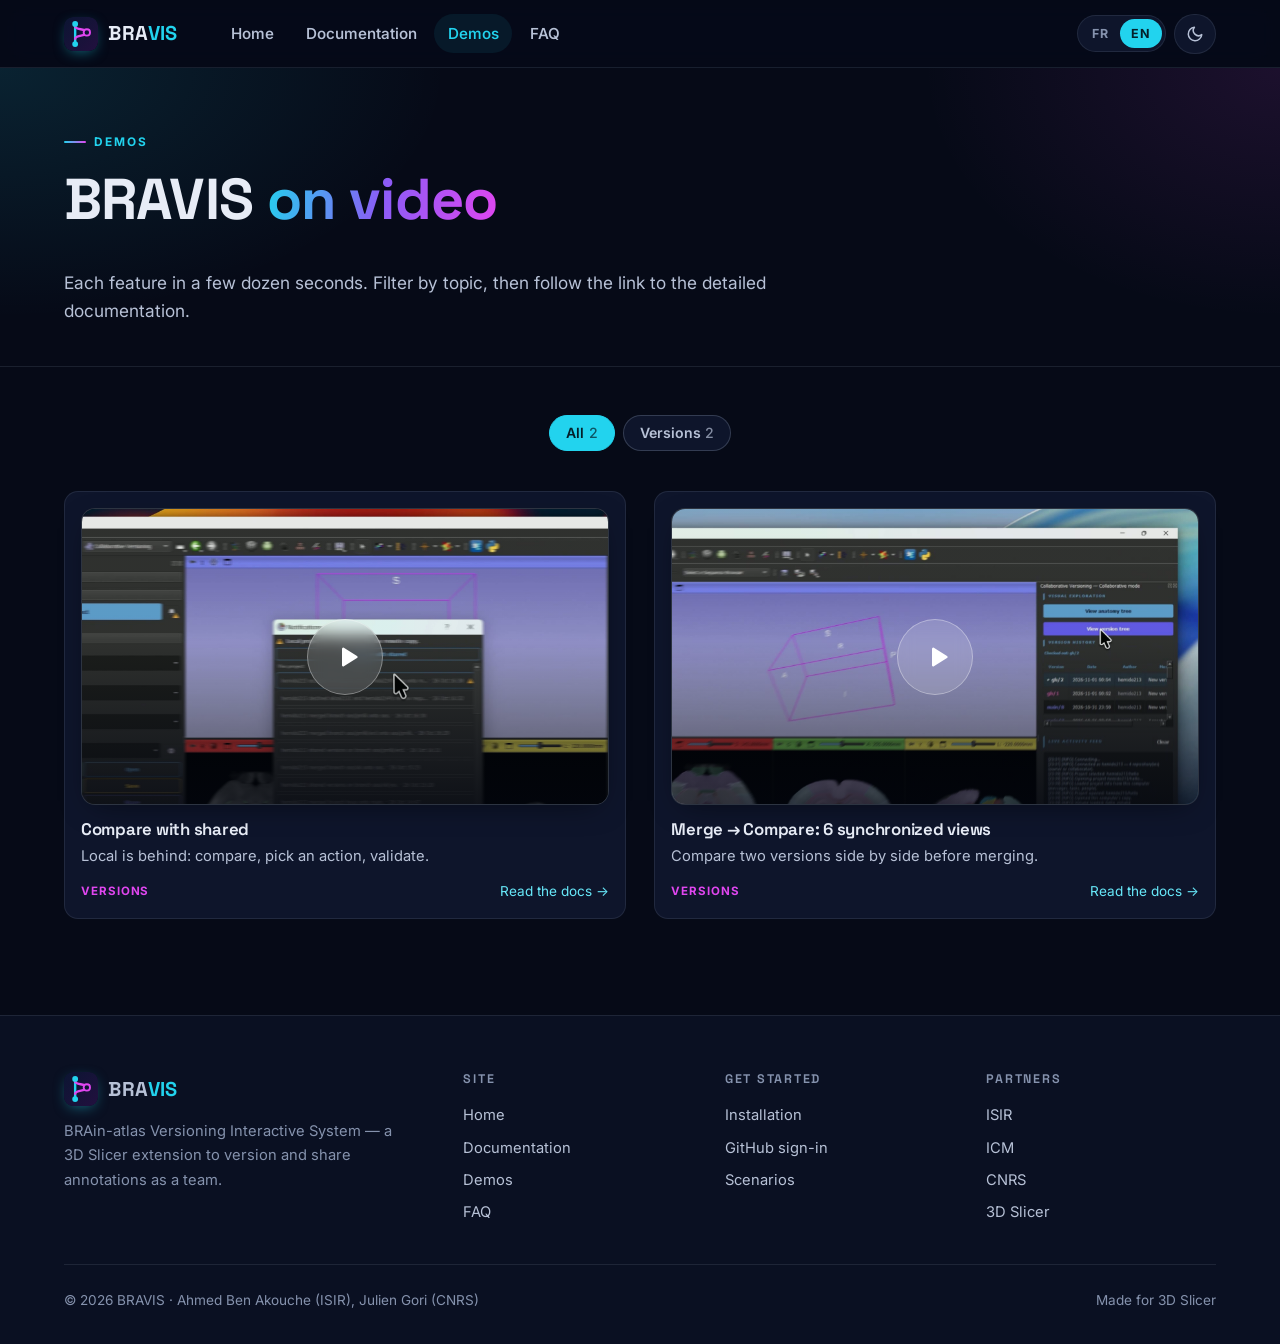
==== demos.html @ 0595b9a8 "﻿chore(site): initial BRAVIS web page for GitHub Pages - Static bilingual site with docs, demos, FAQ" ====
<!DOCTYPE html>
<html lang="en" data-theme="dark" data-theme-pref="dark" data-lang="en"
      data-title-fr="Démos vidéo — BRAVIS"
      data-title-en="Video demos — BRAVIS">
<head>
  <meta charset="utf-8">
  <meta name="viewport" content="width=device-width, initial-scale=1">
  <title>Démos vidéo — BRAVIS</title>
  <meta name="description" content="Toutes les vidéos de démonstration de BRAVIS, l’extension 3D Slicer de versionnement collaboratif."
        data-fr-content="Toutes les vidéos de démonstration de BRAVIS, l’extension 3D Slicer de versionnement collaboratif."
        data-en-content="All the demo videos of BRAVIS, the collaborative versioning extension for 3D Slicer.">
  <meta name="theme-color" content="#060a17">
  <meta property="og:type" content="website">
  <meta property="og:title" content="Démos vidéo — BRAVIS">
  <meta property="og:image" content="assets/img/bravis-banner.jpg">
  <link rel="icon" href="assets/img/favicon.svg" type="image/svg+xml">
  <link rel="preconnect" href="https://fonts.googleapis.com">
  <link rel="preconnect" href="https://fonts.gstatic.com" crossorigin>
  <link rel="stylesheet" href="https://fonts.googleapis.com/css2?family=Inter:wght@400..700&family=JetBrains+Mono:wght@500;700&family=Space+Grotesk:wght@500..700&display=swap">
  <link rel="stylesheet" href="assets/css/style.css">
  <script>
    (function () {
      var d = document.documentElement, t, l;
      try { t = localStorage.getItem("bravis-theme"); l = localStorage.getItem("bravis-lang"); } catch (e) {}
      if (t !== "light" && t !== "dark" && t !== "auto") t = "dark";
      if (l !== "fr" && l !== "en") l = "en";
      var dark = t === "dark" || (t === "auto" && window.matchMedia && matchMedia("(prefers-color-scheme: dark)").matches);
      d.setAttribute("data-theme", dark ? "dark" : "light");
      d.setAttribute("data-theme-pref", t);
      d.setAttribute("data-lang", l);
      d.lang = l;
      var title = d.getAttribute("data-title-" + l);
      if (title) document.title = title;
    })();
  </script>
  <script src="assets/js/config.js" defer></script>
  <script src="assets/js/videos.js" defer></script>
  <script src="assets/js/main.js" defer></script>
  <script src="assets/js/demos.js" defer></script>
</head>
<body>
  <a class="skip-link" href="#main"><span data-l="fr">Aller au contenu</span><span data-l="en">Skip to content</span></a>

  <header class="site-header">
    <div class="container">
      <a class="brand" href="index.html" aria-label="BRAVIS">
        <img src="assets/img/favicon.svg" alt="" width="34" height="34">
        <span class="brand-name">BRA<span class="brand-vis">VIS</span></span>
      </a>
      <nav class="main-nav" id="main-nav" data-fr-aria-label="Navigation principale" data-en-aria-label="Main navigation">
        <a href="index.html"><span data-l="fr">Accueil</span><span data-l="en">Home</span></a>
        <a href="documentation.html">Documentation</a>
        <a href="demos.html" aria-current="page"><span data-l="fr">Démos</span><span data-l="en">Demos</span></a>
        <a href="faq.html">FAQ</a>
      </nav>
      <div class="header-actions">
        <div class="lang-switch" role="group" aria-label="Langue / Language">
          <button type="button" data-set-lang="fr" aria-pressed="true">FR</button>
          <button type="button" data-set-lang="en" aria-pressed="false">EN</button>
        </div>
        <button type="button" class="icon-btn theme-toggle" data-theme-toggle aria-label="Thème">
          <svg class="ico ico-auto" viewBox="0 0 24 24" fill="none" stroke="currentColor" stroke-width="2" aria-hidden="true"><circle cx="12" cy="12" r="9"/><path d="M12 3a9 9 0 0 0 0 18z" fill="currentColor"/></svg>
          <svg class="ico ico-light" viewBox="0 0 24 24" fill="none" stroke="currentColor" stroke-width="2" stroke-linecap="round" aria-hidden="true"><circle cx="12" cy="12" r="4"/><path d="M12 2v2M12 20v2M4.9 4.9l1.4 1.4M17.7 17.7l1.4 1.4M2 12h2M20 12h2M4.9 19.1l1.4-1.4M17.7 6.3l1.4-1.4"/></svg>
          <svg class="ico ico-dark" viewBox="0 0 24 24" fill="none" stroke="currentColor" stroke-width="2" stroke-linejoin="round" aria-hidden="true"><path d="M21 12.8A9 9 0 1 1 11.2 3a7 7 0 0 0 9.8 9.8z"/></svg>
        </button>
        <a class="icon-btn source-link" data-source-link href="#" hidden>
          <svg viewBox="0 0 24 24" fill="currentColor" aria-hidden="true"><path d="M12 .5C5.65.5.5 5.65.5 12c0 5.08 3.29 9.39 7.86 10.91.58.1.79-.25.79-.56v-2c-3.2.7-3.87-1.37-3.87-1.37-.52-1.33-1.28-1.69-1.28-1.69-1.04-.71.08-.7.08-.7 1.15.08 1.76 1.18 1.76 1.18 1.03 1.76 2.69 1.25 3.35.96.1-.75.4-1.25.73-1.54-2.55-.29-5.24-1.28-5.24-5.68 0-1.25.45-2.28 1.18-3.08-.12-.29-.51-1.46.11-3.04 0 0 .97-.31 3.17 1.18a11 11 0 0 1 5.77 0c2.2-1.49 3.17-1.18 3.17-1.18.63 1.58.23 2.75.11 3.04.74.8 1.18 1.83 1.18 3.08 0 4.41-2.69 5.38-5.25 5.67.41.36.78 1.06.78 2.14v3.17c0 .31.21.67.8.56A11.5 11.5 0 0 0 23.5 12C23.5 5.65 18.35.5 12 .5z"/></svg>
          <span class="label">Code</span>
        </a>
        <button type="button" class="icon-btn nav-toggle" aria-controls="main-nav" aria-expanded="false" data-fr-aria-label="Ouvrir le menu" data-en-aria-label="Open menu" aria-label="Menu">
          <svg viewBox="0 0 24 24" fill="none" stroke="currentColor" stroke-width="2" stroke-linecap="round" aria-hidden="true"><path d="M4 7h16M4 12h16M4 17h16"/></svg>
        </button>
      </div>
    </div>
  </header>

  <main id="main">
    <section class="doc-hero">
      <div class="container">
        <span class="eyebrow"><span data-l="fr">Démos</span><span data-l="en">Demos</span></span>
        <h1><span data-l="fr">BRAVIS <span class="gradient-text">en vidéo</span></span><span data-l="en">BRAVIS <span class="gradient-text">on video</span></span></h1>
        <p>
          <span data-l="fr">Chaque fonctionnalité en quelques dizaines de secondes. Filtrez par thème, puis suivez le lien vers la documentation détaillée.</span>
          <span data-l="en">Each feature in a few dozen seconds. Filter by topic, then follow the link to the detailed documentation.</span>
        </p>
      </div>
    </section>

    <section class="section" style="padding-top: 3rem;">
      <div class="container">
        <div class="filter-bar" id="demo-filters" role="group" data-fr-aria-label="Filtrer par thème" data-en-aria-label="Filter by topic"></div>
        <div class="demo-grid" id="demo-grid"></div>
        <div class="demo-empty" id="demo-empty" hidden>
          <span data-l="fr">Les vidéos arrivent bientôt.</span><span data-l="en">Videos are coming soon.</span>
        </div>
      </div>
    </section>
  </main>

  <footer class="site-footer">
    <div class="container">
      <div class="footer-grid">
        <div class="footer-about">
          <a class="brand" href="index.html"><img src="assets/img/favicon.svg" alt="" width="34" height="34"><span>BRA<span class="brand-vis">VIS</span></span></a>
          <p><span data-l="fr">BRAin-atlas Versioning Interactive System — extension 3D Slicer pour versionner et partager des annotations en équipe.</span><span data-l="en">BRAin-atlas Versioning Interactive System — a 3D Slicer extension to version and share annotations as a team.</span></p>
        </div>
        <div>
          <h4><span data-l="fr">Site</span><span data-l="en">Site</span></h4>
          <ul>
            <li><a href="index.html"><span data-l="fr">Accueil</span><span data-l="en">Home</span></a></li>
            <li><a href="documentation.html">Documentation</a></li>
            <li><a href="demos.html"><span data-l="fr">Démos</span><span data-l="en">Demos</span></a></li>
            <li><a href="faq.html">FAQ</a></li>
          </ul>
        </div>
        <div>
          <h4><span data-l="fr">Démarrer</span><span data-l="en">Get started</span></h4>
          <ul>
            <li><a href="documentation.html#installation">Installation</a></li>
            <li><a href="documentation.html#connexion"><span data-l="fr">Connexion GitHub</span><span data-l="en">GitHub sign-in</span></a></li>
            <li><a href="documentation.html#scenarios"><span data-l="fr">Scénarios</span><span data-l="en">Scenarios</span></a></li>
            <li><a data-source-link href="#" hidden><span data-l="fr">Code source</span><span data-l="en">Source code</span></a></li>
          </ul>
        </div>
        <div>
          <h4><span data-l="fr">Partenaires</span><span data-l="en">Partners</span></h4>
          <ul>
            <li><a href="https://www.isir.upmc.fr/" target="_blank" rel="noopener">ISIR</a></li>
            <li><a href="https://institutducerveau-icm.org/" target="_blank" rel="noopener">ICM</a></li>
            <li><a href="https://www.cnrs.fr/" target="_blank" rel="noopener">CNRS</a></li>
            <li><a href="https://www.slicer.org/" target="_blank" rel="noopener">3D Slicer</a></li>
          </ul>
        </div>
      </div>
      <div class="footer-bottom">
        <span>© <span data-year>2026</span> BRAVIS · Ahmed Ben Akouche (ISIR), Julien Gori (CNRS)</span>
        <span><span data-l="fr">Fait pour 3D Slicer</span><span data-l="en">Made for 3D Slicer</span></span>
      </div>
    </div>
  </footer>
</body>
</html>
---- assets/css/style.css ----
/* =========================================================================
   BRAVIS — site styles
   Themes: [data-theme="dark"] / [data-theme="light"] on <html>
   Languages: [data-lang="fr"|"en"] on <html>, content tagged with data-l
   ========================================================================= */

/* ---------- Theme tokens ---------- */
:root {
  --font-sans: "Inter", "Segoe UI", system-ui, -apple-system, Roboto, "Helvetica Neue", Arial, sans-serif;
  --font-display: "Space Grotesk", "Inter", "Segoe UI", system-ui, sans-serif;
  --font-mono: "JetBrains Mono", "Cascadia Code", Consolas, "SFMono-Regular", Menlo, monospace;

  --cyan: #22d3ee;
  --magenta: #e046f0;
  --violet: #8b5cf6;
  --indigo: #6366f1;
  --mint: #34d399;
  --amber: #f59e0b;
  --red: #f43f5e;

  --radius-sm: 8px;
  --radius: 14px;
  --radius-lg: 22px;
  --header-h: 68px;
  --maxw: 1200px;
  --ease: cubic-bezier(.2, .7, .2, 1);
}

:root[data-theme="dark"] {
  color-scheme: dark;
  --bg: #060a17;
  --bg-soft: #0a1022;
  --surface: #0e152b;
  --surface-2: #131c37;
  --surface-3: #1a2547;
  --border: rgba(148, 163, 184, .14);
  --border-strong: rgba(148, 163, 184, .28);
  --text: #e7ecf6;
  --text-soft: #b7c1d6;
  --muted: #8592ad;
  --accent: #22d3ee;
  --accent-ink: #04202a;
  --accent-2: #e046f0;
  --link: #67e8f9;
  --code-bg: rgba(34, 211, 238, .08);
  --code-text: #a5f3fc;
  --shadow: 0 18px 50px -18px rgba(0, 0, 0, .75);
  --shadow-soft: 0 8px 30px -12px rgba(0, 0, 0, .6);
  --glow: 0 0 0 1px rgba(34, 211, 238, .25), 0 20px 60px -20px rgba(34, 211, 238, .35);
  --grid-line: rgba(99, 102, 241, .08);
  --header-bg: rgba(6, 10, 23, .72);
  --placeholder-bg: repeating-linear-gradient(135deg, rgba(34, 211, 238, .05) 0 12px, transparent 12px 24px);
}

:root[data-theme="light"] {
  color-scheme: light;
  --bg: #f5f7fc;
  --bg-soft: #eef2fa;
  --surface: #ffffff;
  --surface-2: #f3f6fc;
  --surface-3: #e8eef9;
  --border: rgba(15, 23, 42, .09);
  --border-strong: rgba(15, 23, 42, .18);
  --text: #0d1529;
  --text-soft: #34405a;
  --muted: #5d6a85;
  --accent: #0891b2;
  --accent-ink: #ffffff;
  --accent-2: #b0179f;
  --link: #0e7490;
  --code-bg: rgba(8, 145, 178, .08);
  --code-text: #0e6a83;
  --shadow: 0 18px 50px -22px rgba(15, 23, 42, .28);
  --shadow-soft: 0 8px 26px -14px rgba(15, 23, 42, .22);
  --glow: 0 0 0 1px rgba(8, 145, 178, .2), 0 20px 50px -24px rgba(8, 145, 178, .35);
  --grid-line: rgba(99, 102, 241, .07);
  --header-bg: rgba(245, 247, 252, .78);
  --placeholder-bg: repeating-linear-gradient(135deg, rgba(8, 145, 178, .05) 0 12px, transparent 12px 24px);
}

/* ---------- Language switching ---------- */
:root[data-lang="fr"] [data-l="en"],
:root[data-lang="en"] [data-l="fr"] { display: none !important; }

/* ---------- Base ---------- */
*, *::before, *::after { box-sizing: border-box; }
[hidden] { display: none !important; }

html {
  scroll-behavior: smooth;
  scroll-padding-top: calc(var(--header-h) + 20px);
  -webkit-text-size-adjust: 100%;
}

body {
  margin: 0;
  font-family: var(--font-sans);
  font-size: 16px;
  line-height: 1.65;
  color: var(--text);
  background: var(--bg);
  -webkit-font-smoothing: antialiased;
  transition: background-color .35s var(--ease), color .35s var(--ease);
  overflow-x: hidden;
}

img, video, svg { max-width: 100%; display: block; }
a { color: var(--link); text-decoration: none; }
a:hover { text-decoration: underline; text-underline-offset: 3px; }
p { margin: 0 0 1em; }
h1, h2, h3, h4 { font-family: var(--font-display); line-height: 1.2; margin: 0 0 .6em; letter-spacing: -.015em; }
h1 { font-size: clamp(2.2rem, 5vw, 3.6rem); font-weight: 700; }
h2 { font-size: clamp(1.6rem, 3vw, 2.2rem); font-weight: 700; }
h3 { font-size: 1.2rem; font-weight: 650; }
h4 { font-size: 1rem; font-weight: 650; }
strong { font-weight: 650; color: var(--text); }
hr { border: 0; border-top: 1px solid var(--border); margin: 2.5rem 0; }

code, kbd {
  font-family: var(--font-mono);
  font-size: .86em;
  padding: .15em .45em;
  border-radius: 6px;
  background: var(--code-bg);
  color: var(--code-text);
  white-space: nowrap;
}
kbd { border: 1px solid var(--border-strong); background: var(--surface-2); color: var(--text); box-shadow: 0 2px 0 var(--border-strong); }
pre {
  font-family: var(--font-mono);
  font-size: .86rem;
  line-height: 1.6;
  background: var(--surface-2);
  border: 1px solid var(--border);
  border-radius: var(--radius);
  padding: 1rem 1.2rem;
  overflow-x: auto;
  margin: 0 0 1.2em;
}
pre code { background: none; padding: 0; color: var(--text-soft); white-space: pre; font-size: inherit; }

::selection { background: rgba(34, 211, 238, .3); }

:focus-visible { outline: 2px solid var(--accent); outline-offset: 3px; border-radius: 6px; }

.skip-link {
  position: absolute; left: 1rem; top: -60px; z-index: 200;
  background: var(--accent); color: var(--accent-ink);
  padding: .6rem 1rem; border-radius: var(--radius-sm); font-weight: 600;
}
.skip-link:focus { top: 1rem; }

.container { width: 100%; max-width: var(--maxw); margin: 0 auto; padding: 0 1.5rem; }
.visually-hidden { position: absolute !important; width: 1px; height: 1px; overflow: hidden; clip: rect(0 0 0 0); white-space: nowrap; }

.gradient-text {
  background: linear-gradient(100deg, var(--cyan) 0%, var(--violet) 50%, var(--magenta) 100%);
  -webkit-background-clip: text; background-clip: text; color: transparent;
}
:root[data-theme="light"] .gradient-text {
  background-image: linear-gradient(100deg, #0891b2 0%, #6d28d9 55%, #b0179f 100%);
}

/* ---------- Header ---------- */
.site-header {
  position: sticky; top: 0; z-index: 100;
  height: var(--header-h);
  background: var(--header-bg);
  backdrop-filter: saturate(160%) blur(14px);
  -webkit-backdrop-filter: saturate(160%) blur(14px);
  border-bottom: 1px solid var(--border);
}
.site-header .container { height: 100%; display: flex; align-items: center; gap: 1.5rem; }

.brand { display: flex; align-items: center; gap: .65rem; color: var(--text); font-family: var(--font-display); font-weight: 700; font-size: 1.25rem; letter-spacing: .02em; }
.brand:hover { text-decoration: none; }
.brand img { width: 34px; height: 34px; border-radius: 9px; box-shadow: 0 4px 14px -4px rgba(34, 211, 238, .5); }
.brand .brand-vis { color: var(--accent); }

.main-nav { display: flex; align-items: center; gap: .25rem; margin-left: 1rem; }
.main-nav a {
  color: var(--text-soft); font-weight: 550; font-size: .95rem;
  padding: .45rem .85rem; border-radius: 999px;
  transition: color .2s, background-color .2s;
}
.main-nav a:hover { color: var(--text); background: var(--surface-2); text-decoration: none; }
.main-nav a[aria-current="page"] { color: var(--accent); background: var(--code-bg); }

.header-actions { margin-left: auto; display: flex; align-items: center; gap: .5rem; }

.icon-btn {
  display: inline-flex; align-items: center; justify-content: center; gap: .4rem;
  height: 40px; min-width: 40px; padding: 0 .7rem;
  border-radius: 999px; border: 1px solid var(--border);
  background: var(--surface); color: var(--text-soft);
  font: 600 .85rem var(--font-sans); cursor: pointer;
  transition: border-color .2s, color .2s, background-color .2s, transform .15s;
}
.icon-btn:hover { color: var(--text); border-color: var(--border-strong); text-decoration: none; }
.icon-btn:active { transform: scale(.96); }
.icon-btn svg { width: 18px; height: 18px; }

.lang-switch { display: inline-flex; padding: 3px; border-radius: 999px; border: 1px solid var(--border); background: var(--surface); }
.lang-switch button {
  border: 0; background: transparent; color: var(--muted);
  font: 700 .78rem var(--font-sans); letter-spacing: .06em;
  padding: .42rem .7rem; border-radius: 999px; cursor: pointer;
  transition: background-color .2s, color .2s;
}
.lang-switch button[aria-pressed="true"] { background: var(--accent); color: var(--accent-ink); }

.theme-toggle .ico { display: none; }
:root[data-theme-pref="auto"] .theme-toggle .ico-auto,
:root[data-theme-pref="light"] .theme-toggle .ico-light,
:root[data-theme-pref="dark"] .theme-toggle .ico-dark { display: block; }

.nav-toggle { display: none; }

.source-link.is-todo { border-style: dashed; color: var(--amber); }

@media (max-width: 920px) {
  .nav-toggle { display: inline-flex; }
  .main-nav {
    position: fixed; inset: var(--header-h) 0 auto 0; margin: 0;
    flex-direction: column; align-items: stretch; gap: .25rem;
    padding: 1rem 1.5rem 1.5rem;
    background: var(--bg); border-bottom: 1px solid var(--border);
    box-shadow: var(--shadow);
    transform: translateY(-120%); opacity: 0; pointer-events: none;
    transition: transform .3s var(--ease), opacity .3s;
  }
  .main-nav.is-open { transform: none; opacity: 1; pointer-events: auto; }
  .main-nav a { padding: .8rem 1rem; border-radius: var(--radius-sm); font-size: 1.05rem; }
  .header-actions .source-link .label { display: none; }
}
@media (max-width: 520px) {
  .site-header .container { gap: .6rem; padding: 0 1rem; }
  .brand span.brand-name { display: none; }
  .header-actions { gap: .35rem; }
}

/* ---------- Buttons ---------- */
.btn {
  display: inline-flex; align-items: center; justify-content: center; gap: .55rem;
  padding: .85rem 1.4rem; border-radius: 999px;
  font: 650 .98rem var(--font-sans); cursor: pointer;
  border: 1px solid transparent;
  transition: transform .18s var(--ease), box-shadow .25s, background-color .2s, border-color .2s, color .2s;
}
.btn:hover { text-decoration: none; transform: translateY(-2px); }
.btn svg { width: 18px; height: 18px; }
.btn-primary {
  color: #fff;
  background: linear-gradient(100deg, #0ea5c6, #7c3aed 60%, #c026d3);
  box-shadow: 0 12px 30px -12px rgba(124, 58, 237, .7);
}
.btn-primary:hover { box-shadow: 0 16px 36px -12px rgba(124, 58, 237, .85); color: #fff; }
.btn-ghost { color: var(--text); background: var(--surface); border-color: var(--border-strong); }
.btn-ghost:hover { border-color: var(--accent); color: var(--accent); }

/* ---------- Sections ---------- */
.section { padding: 6rem 0; position: relative; }
.section-alt { background: var(--bg-soft); border-top: 1px solid var(--border); border-bottom: 1px solid var(--border); }
.section-head { max-width: 760px; margin: 0 auto 3.2rem; text-align: center; }
.section-head p { color: var(--text-soft); font-size: 1.08rem; }
.eyebrow {
  display: inline-flex; align-items: center; gap: .5rem;
  font: 700 .74rem var(--font-sans); letter-spacing: .16em; text-transform: uppercase;
  color: var(--accent); margin-bottom: 1rem;
}
.eyebrow::before { content: ""; width: 22px; height: 2px; border-radius: 2px; background: linear-gradient(90deg, var(--cyan), var(--magenta)); }

/* ---------- Hero ---------- */
.hero { position: relative; padding: 5.5rem 0 4rem; overflow: hidden; isolation: isolate; }
.hero::before {
  content: ""; position: absolute; inset: 0; z-index: -2;
  background:
    radial-gradient(60% 55% at 15% 10%, rgba(34, 211, 238, .18), transparent 70%),
    radial-gradient(50% 50% at 90% 15%, rgba(224, 70, 240, .16), transparent 70%),
    radial-gradient(60% 60% at 50% 110%, rgba(99, 102, 241, .18), transparent 70%);
}
.hero::after {
  content: ""; position: absolute; inset: 0; z-index: -1;
  background-image:
    linear-gradient(var(--grid-line) 1px, transparent 1px),
    linear-gradient(90deg, var(--grid-line) 1px, transparent 1px);
  background-size: 44px 44px;
  mask-image: radial-gradient(70% 70% at 50% 30%, #000 30%, transparent 80%);
  -webkit-mask-image: radial-gradient(70% 70% at 50% 30%, #000 30%, transparent 80%);
}
.hero-inner { text-align: center; max-width: 900px; margin: 0 auto; }
.hero h1 { margin-bottom: .5em; }
.hero .lead { font-size: clamp(1.05rem, 2vw, 1.25rem); color: var(--text-soft); max-width: 720px; margin: 0 auto 2rem; }
.hero-badges { display: flex; flex-wrap: wrap; justify-content: center; gap: .5rem; margin-bottom: 1.8rem; }
.badge {
  display: inline-flex; align-items: center; gap: .4rem;
  padding: .35rem .8rem; border-radius: 999px;
  font-size: .8rem; font-weight: 600; color: var(--text-soft);
  background: var(--surface); border: 1px solid var(--border);
}
.badge .dot { width: 7px; height: 7px; border-radius: 50%; background: var(--accent); box-shadow: 0 0 10px var(--accent); }
.hero-ctas { display: flex; flex-wrap: wrap; justify-content: center; gap: .8rem; }

.hero-banner {
  margin: 3.5rem auto 0; max-width: 1080px;
  border-radius: var(--radius-lg); padding: 6px;
  background: linear-gradient(120deg, rgba(34, 211, 238, .55), rgba(139, 92, 246, .35), rgba(224, 70, 240, .55));
  box-shadow: 0 40px 100px -40px rgba(124, 58, 237, .6);
  animation: float 8s ease-in-out infinite;
}
.hero-banner img { border-radius: calc(var(--radius-lg) - 6px); width: 100%; background: #050914; cursor: zoom-in; }
@keyframes float { 0%, 100% { transform: translateY(0); } 50% { transform: translateY(-8px); } }

.stats { display: grid; grid-template-columns: repeat(4, 1fr); gap: 1rem; max-width: 980px; margin: 3.5rem auto 0; }
.stat { text-align: center; padding: 1.2rem; border-radius: var(--radius); background: var(--surface); border: 1px solid var(--border); }
.stat b { display: block; font-family: var(--font-display); font-size: 1.8rem; line-height: 1.1; }
.stat span { font-size: .85rem; color: var(--muted); }
@media (max-width: 760px) { .stats { grid-template-columns: repeat(2, 1fr); } }

/* ---------- Cards ---------- */
.grid { display: grid; gap: 1.2rem; }
.grid-3 { grid-template-columns: repeat(3, 1fr); }
.grid-2 { grid-template-columns: repeat(2, 1fr); }
.grid-4 { grid-template-columns: repeat(4, 1fr); }
@media (max-width: 980px) { .grid-3, .grid-4 { grid-template-columns: repeat(2, 1fr); } }
@media (max-width: 640px) { .grid-3, .grid-2, .grid-4 { grid-template-columns: 1fr; } }

.card {
  position: relative; padding: 1.6rem; border-radius: var(--radius);
  background: var(--surface); border: 1px solid var(--border);
  transition: transform .25s var(--ease), border-color .25s, box-shadow .25s;
}
.card:hover { transform: translateY(-4px); border-color: var(--border-strong); box-shadow: var(--shadow-soft); }
.card h3 { margin-bottom: .45em; }
.card p { color: var(--text-soft); margin: 0; font-size: .97rem; }
.card .card-link { display: inline-flex; margin-top: 1rem; font-weight: 600; font-size: .92rem; }
.card-icon {
  width: 46px; height: 46px; border-radius: 12px; margin-bottom: 1.1rem;
  display: grid; place-items: center;
  background: linear-gradient(135deg, rgba(34, 211, 238, .18), rgba(224, 70, 240, .18));
  border: 1px solid var(--border);
  color: var(--accent);
}
.card-icon svg { width: 24px; height: 24px; }

/* steps */
.steps-flow { display: grid; grid-template-columns: repeat(4, 1fr); gap: 1.2rem; counter-reset: flow; }
@media (max-width: 980px) { .steps-flow { grid-template-columns: repeat(2, 1fr); } }
@media (max-width: 560px) { .steps-flow { grid-template-columns: 1fr; } }
.flow-step { position: relative; padding: 1.6rem 1.4rem 1.4rem; border-radius: var(--radius); background: var(--surface); border: 1px solid var(--border); counter-increment: flow; }
.flow-step::before {
  content: counter(flow, decimal-leading-zero);
  font: 700 .8rem var(--font-mono); color: var(--accent);
  display: inline-block; margin-bottom: .8rem; padding: .2rem .55rem; border-radius: 6px; background: var(--code-bg);
}
.flow-step h3 { font-size: 1.1rem; }
.flow-step p { color: var(--text-soft); font-size: .95rem; margin: 0; }

/* roles */
.role-card { border-top: 3px solid var(--accent); }
.role-card.role-senior { border-top-color: var(--indigo); }
.role-card.role-junior { border-top-color: var(--magenta); }
.role-card.role-guest { border-top-color: var(--amber); }
.role-card ul { margin: .8rem 0 0; padding-left: 1.1rem; color: var(--text-soft); font-size: .95rem; }
.role-card li { margin-bottom: .3rem; }

/* ---------- Version tree illustration ---------- */
.tree-showcase { display: grid; grid-template-columns: 1.35fr 1fr; gap: 2.5rem; align-items: center; }
@media (max-width: 900px) { .tree-showcase { grid-template-columns: 1fr; } }
.tree-frame {
  border-radius: var(--radius-lg); padding: 1.2rem;
  background: var(--surface); border: 1px solid var(--border); box-shadow: var(--shadow);
}
.tree-frame-bar { display: flex; align-items: center; gap: .4rem; margin-bottom: .8rem; font-size: .78rem; color: var(--muted); font-weight: 600; }
.tree-frame-bar i { width: 10px; height: 10px; border-radius: 50%; background: var(--border-strong); display: inline-block; }
.tree-frame-bar span { margin-left: .5rem; }
.vtree { width: 100%; height: auto; overflow: visible; }
.vtree .edge { fill: none; stroke-width: 2.5; stroke-linecap: round; }
.vtree .node rect { stroke-width: 2; }
.vtree .node text { font: 600 12px var(--font-mono); fill: var(--text); }
.vtree .node.local rect { stroke-dasharray: 5 4; }
.vtree .lane-main { stroke: var(--indigo); }
.vtree .lane-sos { stroke: var(--cyan); }
.vtree .lane-task { stroke: var(--magenta); }
.vtree .node rect { fill: var(--surface-2); }
.vtree .node.current rect { fill: var(--surface-3); }
.vtree .marker { font-size: 16px; fill: var(--accent); }
.vtree .lane-label { font: 700 11px var(--font-sans); letter-spacing: .08em; fill: var(--muted); text-transform: uppercase; }
.vtree:not(.animate) .edge, .vtree:not(.animate) .node { opacity: 0; }
.vtree .node { transform-box: fill-box; }
.vtree.animate .edge { stroke-dasharray: 600; stroke-dashoffset: 600; animation: draw 1.4s var(--ease) forwards; }
.vtree.animate .node { opacity: 0; animation: pop .5s var(--ease) forwards; }
@keyframes draw { to { stroke-dashoffset: 0; } }
@keyframes pop { from { opacity: 0; transform: translateY(6px); } to { opacity: 1; transform: none; } }

.legend-list { list-style: none; padding: 0; margin: 1.2rem 0 0; display: grid; gap: .85rem; }
.legend-list li { display: flex; gap: .9rem; align-items: flex-start; color: var(--text-soft); }
.legend-list strong { display: block; }
.swatch {
  flex: 0 0 auto; width: 44px; height: 28px; border-radius: 7px; margin-top: 2px;
  border: 2px solid var(--indigo); background: var(--surface-2);
  display: grid; place-items: center; font-size: 14px;
}
.swatch.dashed { border-style: dashed; }
.swatch.plain { border-color: var(--border-strong); }

/* ---------- Video slot ---------- */
.video-slot { margin: 1.6rem 0; }
.video-slot[hidden] { display: none !important; }
.video-frame {
  position: relative; aspect-ratio: 16 / 9; width: 100%;
  border-radius: var(--radius); overflow: hidden;
  background: #050914; border: 1px solid var(--border);
  box-shadow: var(--shadow-soft);
}
.video-frame video { width: 100%; height: 100%; object-fit: contain; background: #000; }
.video-poster {
  all: unset; position: absolute; inset: 0; cursor: pointer; display: block;
  background-size: cover; background-position: center;
}
.video-poster.no-image {
  background:
    radial-gradient(70% 90% at 20% 20%, rgba(34, 211, 238, .25), transparent 70%),
    radial-gradient(70% 90% at 80% 80%, rgba(224, 70, 240, .25), transparent 70%),
    #0a1126;
}
.video-poster::after {
  content: ""; position: absolute; inset: 0;
  background: linear-gradient(to top, rgba(3, 6, 15, .75), rgba(3, 6, 15, .05) 55%);
  transition: background .3s;
}
.video-poster:hover::after { background: linear-gradient(to top, rgba(3, 6, 15, .6), rgba(3, 6, 15, 0) 55%); }
.video-play {
  position: absolute; left: 50%; top: 50%; z-index: 2;
  width: 76px; height: 76px; border-radius: 50%;
  transform: translate(-50%, -50%);
  display: grid; place-items: center;
  background: rgba(255, 255, 255, .14); border: 1px solid rgba(255, 255, 255, .35);
  backdrop-filter: blur(8px); -webkit-backdrop-filter: blur(8px);
  transition: transform .25s var(--ease), background .25s;
}
.video-play svg { width: 30px; height: 30px; fill: #fff; margin-left: 4px; }
.video-poster:hover .video-play, .video-poster:focus-visible .video-play { transform: translate(-50%, -50%) scale(1.08); background: linear-gradient(135deg, #0ea5c6, #c026d3); }
.video-caption { margin-top: .75rem; font-size: .9rem; color: var(--muted); text-align: center; }
.video-caption strong { display: block; font: 650 1rem var(--font-display); color: var(--text); }
.video-caption strong + span { display: block; margin-top: .15rem; }
.video-slot.is-available .video-frame { border-color: var(--border-strong); }
@media (max-width: 560px) { .video-play { width: 60px; height: 60px; } .video-play svg { width: 24px; height: 24px; } }

.video-placeholder {
  position: relative; aspect-ratio: 16 / 9; width: 100%;
  border-radius: var(--radius); border: 2px dashed var(--border-strong);
  background: var(--placeholder-bg), var(--surface);
  display: grid; place-items: center; text-align: center; padding: 1.5rem;
}
.video-placeholder .ph-inner { max-width: 460px; }
.video-placeholder .ph-icon {
  width: 56px; height: 56px; margin: 0 auto 1rem; border-radius: 50%;
  display: grid; place-items: center; color: var(--accent);
  border: 2px dashed var(--accent); opacity: .85;
}
.video-placeholder .ph-icon svg { width: 24px; height: 24px; }
.video-placeholder .ph-tag {
  display: inline-block; font: 700 .7rem var(--font-sans); letter-spacing: .12em; text-transform: uppercase;
  color: var(--amber); background: rgba(245, 158, 11, .12); border-radius: 999px; padding: .25rem .65rem; margin-bottom: .6rem;
}
.video-placeholder h4 { margin: 0 0 .4rem; font-size: 1.05rem; }
.video-placeholder p { margin: 0 0 .7rem; font-size: .88rem; color: var(--muted); }
.video-placeholder code { white-space: normal; word-break: break-all; }
@media (max-width: 560px) { .video-placeholder { aspect-ratio: auto; min-height: 220px; } }

/* ---------- Documentation layout ---------- */
.doc-hero { padding: 3.5rem 0 2.5rem; border-bottom: 1px solid var(--border); position: relative; overflow: hidden; }
.doc-hero::before {
  content: ""; position: absolute; inset: 0; z-index: -1;
  background: radial-gradient(50% 120% at 0% 0%, rgba(34, 211, 238, .12), transparent 70%), radial-gradient(40% 120% at 100% 0%, rgba(224, 70, 240, .1), transparent 70%);
}
.doc-hero p { color: var(--text-soft); max-width: 720px; font-size: 1.08rem; margin: 0; }

.doc-layout { display: grid; grid-template-columns: 280px minmax(0, 1fr); gap: 3rem; align-items: start; padding-top: 2.5rem; padding-bottom: 5rem; }
.doc-sidebar {
  position: sticky; top: calc(var(--header-h) + 1.2rem);
  max-height: calc(100vh - var(--header-h) - 2.4rem);
  overflow-y: auto; padding-right: .5rem;
  scrollbar-width: thin;
}
.doc-search { position: relative; margin-bottom: 1.2rem; }
.doc-search svg { position: absolute; left: .85rem; top: 50%; width: 17px; height: 17px; transform: translateY(-50%); color: var(--muted); pointer-events: none; }
.doc-search input {
  width: 100%; padding: .7rem .9rem .7rem 2.5rem;
  border-radius: 999px; border: 1px solid var(--border-strong);
  background: var(--surface); color: var(--text); font: 500 .92rem var(--font-sans);
  transition: border-color .2s, box-shadow .2s;
}
.doc-search input:focus { outline: none; border-color: var(--accent); box-shadow: 0 0 0 4px var(--code-bg); }
.toc-group { margin-bottom: 1.3rem; }
.toc-group-title { font: 700 .72rem var(--font-sans); letter-spacing: .14em; text-transform: uppercase; color: var(--muted); margin: 0 0 .4rem .75rem; }
.toc-group ol { list-style: none; margin: 0; padding: 0; }
.toc-group a {
  display: flex; align-items: center; gap: .6rem;
  padding: .38rem .75rem; border-radius: 8px; border-left: 2px solid transparent;
  color: var(--text-soft); font-size: .92rem; line-height: 1.35;
  transition: color .15s, background-color .15s, border-color .15s;
}
.toc-group a:hover { color: var(--text); background: var(--surface-2); text-decoration: none; }
.toc-group a.is-active { color: var(--accent); background: var(--code-bg); border-left-color: var(--accent); font-weight: 600; }
.toc-group a .toc-video { margin-left: auto; color: var(--muted); opacity: .7; flex: 0 0 auto; }
.toc-group a .toc-video svg { width: 13px; height: 13px; }
.toc-empty { color: var(--muted); font-size: .9rem; padding: .5rem .75rem; }

.doc-toc-toggle { display: none; }

@media (max-width: 1020px) {
  .doc-layout { grid-template-columns: 1fr; gap: 0; padding-top: 1.2rem; }
  .doc-toc-toggle { display: inline-flex; position: fixed; left: 1.4rem; bottom: 1.4rem; z-index: 80; height: 46px; padding: 0 1.1rem; box-shadow: var(--shadow-soft); }
  .doc-sidebar {
    position: fixed; inset: var(--header-h) auto 0 0; z-index: 90;
    width: min(320px, 86vw); max-height: none; padding: 1.2rem;
    background: var(--bg); border-right: 1px solid var(--border); box-shadow: var(--shadow);
    transform: translateX(-105%); transition: transform .3s var(--ease);
  }
  .doc-sidebar.is-open { transform: none; }
}

.doc-content { min-width: 0; max-width: 860px; }
.doc-section { padding: 1rem 0 2.8rem; border-bottom: 1px solid var(--border); margin-bottom: 2.2rem; }
.doc-section:last-of-type { border-bottom: 0; }
.doc-section[hidden] { display: none; }
.doc-section h2 { font-size: clamp(1.5rem, 2.6vw, 1.9rem); display: flex; align-items: baseline; gap: .6rem; position: relative; }
.doc-section h2 .num { font: 700 .82rem var(--font-mono); color: var(--accent); background: var(--code-bg); padding: .2rem .5rem; border-radius: 6px; transform: translateY(-4px); }
.doc-section h3 { margin-top: 1.8rem; }
.doc-section p, .doc-section li { color: var(--text-soft); }
.doc-section ul, .doc-section ol { padding-left: 1.3rem; margin: 0 0 1.1em; }
.doc-section li { margin-bottom: .4rem; }
.doc-section .lead { font-size: 1.08rem; color: var(--text); }
.doc-group-title {
  font: 700 .78rem var(--font-sans); letter-spacing: .16em; text-transform: uppercase; color: var(--accent-2);
  margin: 1rem 0 1.4rem; display: flex; align-items: center; gap: .8rem;
}
.doc-group-title::after { content: ""; flex: 1; height: 1px; background: var(--border); }

.anchor-btn {
  opacity: 0; border: 0; background: none; color: var(--muted); cursor: pointer;
  font: 600 1.1rem var(--font-mono); padding: 0 .2rem; transition: opacity .2s, color .2s;
}
.doc-section h2:hover .anchor-btn, .anchor-btn:focus-visible { opacity: 1; }
.anchor-btn:hover { color: var(--accent); }

.doc-pager { display: flex; justify-content: space-between; gap: 1rem; margin-top: 2rem; }
.doc-pager a {
  flex: 1 1 0; max-width: 48%; padding: .8rem 1rem; border-radius: var(--radius-sm);
  border: 1px solid var(--border); background: var(--surface); color: var(--text-soft); font-size: .9rem;
  transition: border-color .2s, color .2s;
}
.doc-pager a:hover { border-color: var(--accent); color: var(--text); text-decoration: none; }
.doc-pager a small { display: block; color: var(--muted); font-size: .75rem; font-weight: 600; text-transform: uppercase; letter-spacing: .08em; }
.doc-pager a.next { text-align: right; margin-left: auto; }

.search-empty { display: none; padding: 3rem 1rem; text-align: center; color: var(--muted); border: 2px dashed var(--border); border-radius: var(--radius); }
.search-empty.is-visible { display: block; }

/* UI-like labels for Slicer buttons */
.ui {
  display: inline-flex; align-items: center; gap: .3rem;
  font: 600 .84em var(--font-sans); white-space: nowrap;
  padding: .12em .55em; border-radius: 6px;
  color: var(--text); background: var(--surface-3); border: 1px solid var(--border-strong);
}

/* callouts */
.callout {
  display: flex; gap: .9rem; padding: 1rem 1.15rem; margin: 1.3rem 0;
  border-radius: var(--radius-sm); border: 1px solid var(--border); border-left: 4px solid var(--accent);
  background: var(--surface);
}
.callout p:last-child, .callout ul:last-child { margin-bottom: 0; }
.callout .callout-ico { flex: 0 0 auto; font-size: 1.1rem; line-height: 1.5; }
.callout.tip { border-left-color: var(--mint); }
.callout.warn { border-left-color: var(--amber); }
.callout.danger { border-left-color: var(--red); }
.callout strong:first-child { color: var(--text); }

/* numbered steps */
ol.steps { list-style: none; counter-reset: s; padding-left: 0 !important; }
ol.steps > li { counter-increment: s; position: relative; padding-left: 2.6rem; margin-bottom: .9rem; }
ol.steps > li::before {
  content: counter(s); position: absolute; left: 0; top: .05rem;
  width: 1.75rem; height: 1.75rem; border-radius: 50%;
  display: grid; place-items: center;
  font: 700 .8rem var(--font-sans); color: var(--accent-ink); background: var(--accent);
}

/* tables */
.table-wrap { overflow-x: auto; margin: 1.2rem 0 1.5rem; border: 1px solid var(--border); border-radius: var(--radius-sm); }
table { width: 100%; border-collapse: collapse; font-size: .93rem; }
th, td { text-align: left; padding: .7rem .9rem; border-bottom: 1px solid var(--border); vertical-align: top; }
th { background: var(--surface-2); font-weight: 650; color: var(--text); white-space: nowrap; }
td { color: var(--text-soft); }
tr:last-child td { border-bottom: 0; }

/* interface mock */
.ui-mock {
  display: grid; grid-template-columns: 1fr 1.6fr 1fr; gap: .6rem;
  padding: .8rem; border-radius: var(--radius); background: var(--surface-2); border: 1px solid var(--border);
  font-size: .8rem; margin: 1.4rem 0;
}
.ui-mock .col { display: grid; gap: .5rem; align-content: start; }
.ui-mock .blk { padding: .6rem .7rem; border-radius: 8px; background: var(--surface); border: 1px solid var(--border); color: var(--text-soft); line-height: 1.4; }
.ui-mock .blk b { display: block; color: var(--text); font-size: .78rem; letter-spacing: .04em; margin-bottom: .2rem; }
.ui-mock .views { display: grid; grid-template-columns: 1fr 1fr; gap: .4rem; }
.ui-mock .view { aspect-ratio: 4 / 3; border-radius: 6px; display: grid; place-items: center; font-weight: 700; font-size: .72rem; color: #fff; }
.ui-mock .view.v3d { background: linear-gradient(135deg, #6c6fb8, #8b8fd6); }
.ui-mock .view.r { background: #24130f; border-top: 3px solid #f34a33; }
.ui-mock .view.y { background: #24220f; border-top: 3px solid #f3e833; }
.ui-mock .view.g { background: #10240f; border-top: 3px solid #4af333; }
.ui-mock .tag { display: inline-block; font: 700 .65rem var(--font-sans); padding: .1rem .4rem; border-radius: 4px; background: var(--code-bg); color: var(--accent); margin-bottom: .3rem; letter-spacing: .06em; }
@media (max-width: 640px) { .ui-mock { grid-template-columns: 1fr; } }

/* cube storage diagram */
.cube-diagram { display: grid; grid-template-columns: auto 1fr; gap: 1.5rem; align-items: center; padding: 1.2rem; border-radius: var(--radius); border: 1px solid var(--border); background: var(--surface); margin: 1.4rem 0; }
.cube-grid { display: grid; grid-template-columns: repeat(8, 22px); gap: 3px; }
.cube-grid span { width: 22px; height: 22px; border-radius: 4px; background: var(--surface-3); border: 1px solid var(--border); }
.cube-grid span.changed { background: rgba(250, 204, 21, .35); border-color: #facc15; }
.cube-grid span.kept { background: rgba(34, 211, 238, .3); border-color: var(--cyan); }
.cube-diagram pre { margin: 0; }
@media (max-width: 640px) { .cube-diagram { grid-template-columns: 1fr; } }

/* ---------- Demos page ---------- */
.filter-bar { display: flex; flex-wrap: wrap; justify-content: center; gap: .5rem; margin-bottom: 2.5rem; }
.chip {
  border: 1px solid var(--border-strong); background: var(--surface); color: var(--text-soft);
  font: 600 .88rem var(--font-sans); padding: .55rem 1rem; border-radius: 999px; cursor: pointer;
  transition: all .2s;
}
.chip:hover { color: var(--text); border-color: var(--accent); }
.chip[aria-pressed="true"] { background: var(--accent); border-color: var(--accent); color: var(--accent-ink); }
.chip .count { opacity: .7; margin-left: .3rem; font-weight: 500; }
.demo-grid { display: grid; grid-template-columns: repeat(2, 1fr); gap: 1.8rem; }
@media (max-width: 760px) { .demo-grid { grid-template-columns: 1fr; } }
.demo-card { padding: 1rem; border-radius: var(--radius); background: var(--surface); border: 1px solid var(--border); display: flex; flex-direction: column; }
.demo-card .video-slot { margin: 0 0 .9rem; }
.demo-card h3 { font-size: 1.05rem; margin-bottom: .3rem; }
.demo-card p { color: var(--text-soft); font-size: .92rem; margin-bottom: .7rem; }
.demo-card .demo-meta { margin-top: auto; display: flex; justify-content: space-between; align-items: center; gap: 1rem; font-size: .85rem; }
.demo-card .cat-pill { font-size: .72rem; font-weight: 700; letter-spacing: .08em; text-transform: uppercase; color: var(--accent-2); }
.demo-empty { text-align: center; color: var(--muted); padding: 3rem 1rem; border: 2px dashed var(--border); border-radius: var(--radius); }

/* ---------- FAQ ---------- */
.faq-list { max-width: 860px; margin: 0 auto; display: grid; gap: .8rem; }
.faq-cat { max-width: 860px; margin: 2.5rem auto 1rem; font: 700 .78rem var(--font-sans); letter-spacing: .16em; text-transform: uppercase; color: var(--accent-2); }
details.faq {
  border-radius: var(--radius); background: var(--surface); border: 1px solid var(--border);
  transition: border-color .2s, box-shadow .2s;
}
details.faq[open] { border-color: var(--border-strong); box-shadow: var(--shadow-soft); }
details.faq summary {
  list-style: none; cursor: pointer; padding: 1.1rem 3.2rem 1.1rem 1.3rem; position: relative;
  font-weight: 650; color: var(--text);
}
details.faq summary::-webkit-details-marker { display: none; }
details.faq summary::after {
  content: ""; position: absolute; right: 1.3rem; top: 50%; width: 10px; height: 10px;
  border-right: 2px solid var(--accent); border-bottom: 2px solid var(--accent);
  transform: translateY(-70%) rotate(45deg); transition: transform .25s var(--ease);
}
details.faq[open] summary::after { transform: translateY(-30%) rotate(-135deg); }
details.faq .faq-body { padding: 0 1.3rem 1.2rem; color: var(--text-soft); }
details.faq .faq-body p:last-child, details.faq .faq-body ul:last-child, details.faq .faq-body ol:last-child { margin-bottom: 0; }

.checklist { counter-reset: c; list-style: none; padding: 0; max-width: 860px; margin: 0 auto; display: grid; gap: .7rem; }
.checklist li { counter-increment: c; display: flex; gap: 1rem; align-items: center; padding: 1rem 1.2rem; border-radius: var(--radius); background: var(--surface); border: 1px solid var(--border); color: var(--text-soft); }
.checklist li::before { content: counter(c); flex: 0 0 auto; width: 2rem; height: 2rem; border-radius: 50%; display: grid; place-items: center; font-weight: 700; color: #fff; background: linear-gradient(135deg, #0ea5c6, #c026d3); }

/* ---------- CTA band ---------- */
.cta-band {
  border-radius: var(--radius-lg); padding: 3rem 2rem; text-align: center;
  background:
    radial-gradient(60% 120% at 0% 0%, rgba(34, 211, 238, .22), transparent 60%),
    radial-gradient(60% 120% at 100% 100%, rgba(224, 70, 240, .22), transparent 60%),
    var(--surface);
  border: 1px solid var(--border);
}
.cta-band p { color: var(--text-soft); max-width: 620px; margin: 0 auto 1.6rem; }

/* partners */
.partners { display: flex; flex-wrap: wrap; justify-content: center; gap: 1rem; }
.partner {
  display: flex; flex-direction: column; align-items: center; justify-content: center; gap: .2rem;
  min-width: 220px; padding: 1.3rem 1.6rem; border-radius: var(--radius);
  background: var(--surface); border: 1px solid var(--border); color: var(--text);
  transition: border-color .2s, transform .2s;
}
.partner:hover { border-color: var(--accent); transform: translateY(-3px); text-decoration: none; }
.partner b { font-family: var(--font-display); font-size: 1.4rem; letter-spacing: .04em; }
.partner span { font-size: .8rem; color: var(--muted); text-align: center; }

/* ---------- Footer ---------- */
.site-footer { border-top: 1px solid var(--border); background: var(--bg-soft); padding: 3.5rem 0 2rem; font-size: .92rem; }
.footer-grid { display: grid; grid-template-columns: 1.6fr 1fr 1fr 1fr; gap: 2rem; }
@media (max-width: 820px) { .footer-grid { grid-template-columns: 1fr 1fr; } }
@media (max-width: 480px) { .footer-grid { grid-template-columns: 1fr; } }
.site-footer h4 { font-size: .78rem; letter-spacing: .14em; text-transform: uppercase; color: var(--muted); margin-bottom: 1rem; }
.site-footer ul { list-style: none; margin: 0; padding: 0; display: grid; gap: .5rem; }
.site-footer a { color: var(--text-soft); }
.site-footer a:hover { color: var(--accent); }
.site-footer .footer-about p { color: var(--muted); margin-top: .8rem; max-width: 340px; }
.footer-bottom { margin-top: 2.5rem; padding-top: 1.5rem; border-top: 1px solid var(--border); display: flex; flex-wrap: wrap; justify-content: space-between; gap: 1rem; color: var(--muted); font-size: .85rem; }

/* ---------- Back to top / toast / lightbox ---------- */
.to-top {
  position: fixed; right: 1.4rem; bottom: 1.4rem; z-index: 80;
  width: 46px; height: 46px; border-radius: 50%;
  border: 1px solid var(--border-strong); background: var(--surface); color: var(--text);
  display: grid; place-items: center; cursor: pointer; box-shadow: var(--shadow-soft);
  opacity: 0; transform: translateY(12px); pointer-events: none;
  transition: opacity .3s, transform .3s var(--ease), border-color .2s;
}
.to-top.is-visible { opacity: 1; transform: none; pointer-events: auto; }
.to-top:hover { border-color: var(--accent); color: var(--accent); }
.to-top svg { width: 20px; height: 20px; }

.toast {
  position: fixed; left: 50%; bottom: 1.6rem; z-index: 300;
  transform: translate(-50%, 20px); opacity: 0; pointer-events: none;
  padding: .7rem 1.1rem; border-radius: 999px; font-weight: 600; font-size: .9rem;
  background: var(--text); color: var(--bg); box-shadow: var(--shadow);
  transition: opacity .25s, transform .25s var(--ease);
}
.toast.is-visible { opacity: 1; transform: translate(-50%, 0); }

.lightbox {
  position: fixed; inset: 0; z-index: 400; display: grid; place-items: center; padding: 2rem;
  background: rgba(3, 6, 15, .88); backdrop-filter: blur(6px); -webkit-backdrop-filter: blur(6px);
  opacity: 0; pointer-events: none; transition: opacity .25s;
}
.lightbox.is-open { opacity: 1; pointer-events: auto; }
.lightbox img { max-width: min(1400px, 100%); max-height: 88vh; border-radius: var(--radius); box-shadow: 0 30px 80px rgba(0, 0, 0, .6); cursor: zoom-out; }
.lightbox-close { position: absolute; top: 1.2rem; right: 1.2rem; color: #fff; background: rgba(255, 255, 255, .12); border-color: rgba(255, 255, 255, .25); }
.zoomable { cursor: zoom-in; }

.backdrop { position: fixed; inset: 0; z-index: 85; background: rgba(3, 6, 15, .5); opacity: 0; pointer-events: none; transition: opacity .3s; }
.backdrop.is-visible { opacity: 1; pointer-events: auto; }

/* ---------- Reveal on scroll ---------- */
.reveal { opacity: 0; transform: translateY(18px); transition: opacity .7s var(--ease), transform .7s var(--ease); }
.reveal.is-visible { opacity: 1; transform: none; }

/* ---------- 404 ---------- */
.notfound { min-height: calc(100vh - var(--header-h) - 200px); display: grid; place-items: center; text-align: center; padding: 4rem 1.5rem; }
.notfound .big { font: 700 clamp(5rem, 18vw, 10rem) var(--font-display); line-height: 1; margin-bottom: .2em; }

/* ---------- Motion & print ---------- */
@media (prefers-reduced-motion: reduce) {
  *, *::before, *::after { animation-duration: .001ms !important; animation-iteration-count: 1 !important; transition-duration: .001ms !important; scroll-behavior: auto !important; }
  .reveal { opacity: 1; transform: none; }
}

@media print {
  .site-header, .site-footer, .doc-sidebar, .doc-toc-toggle, .to-top, .video-slot, .doc-pager, .anchor-btn { display: none !important; }
  body { background: #fff; color: #000; }
  .doc-layout { display: block; }
  .doc-section { break-inside: avoid-page; }
}
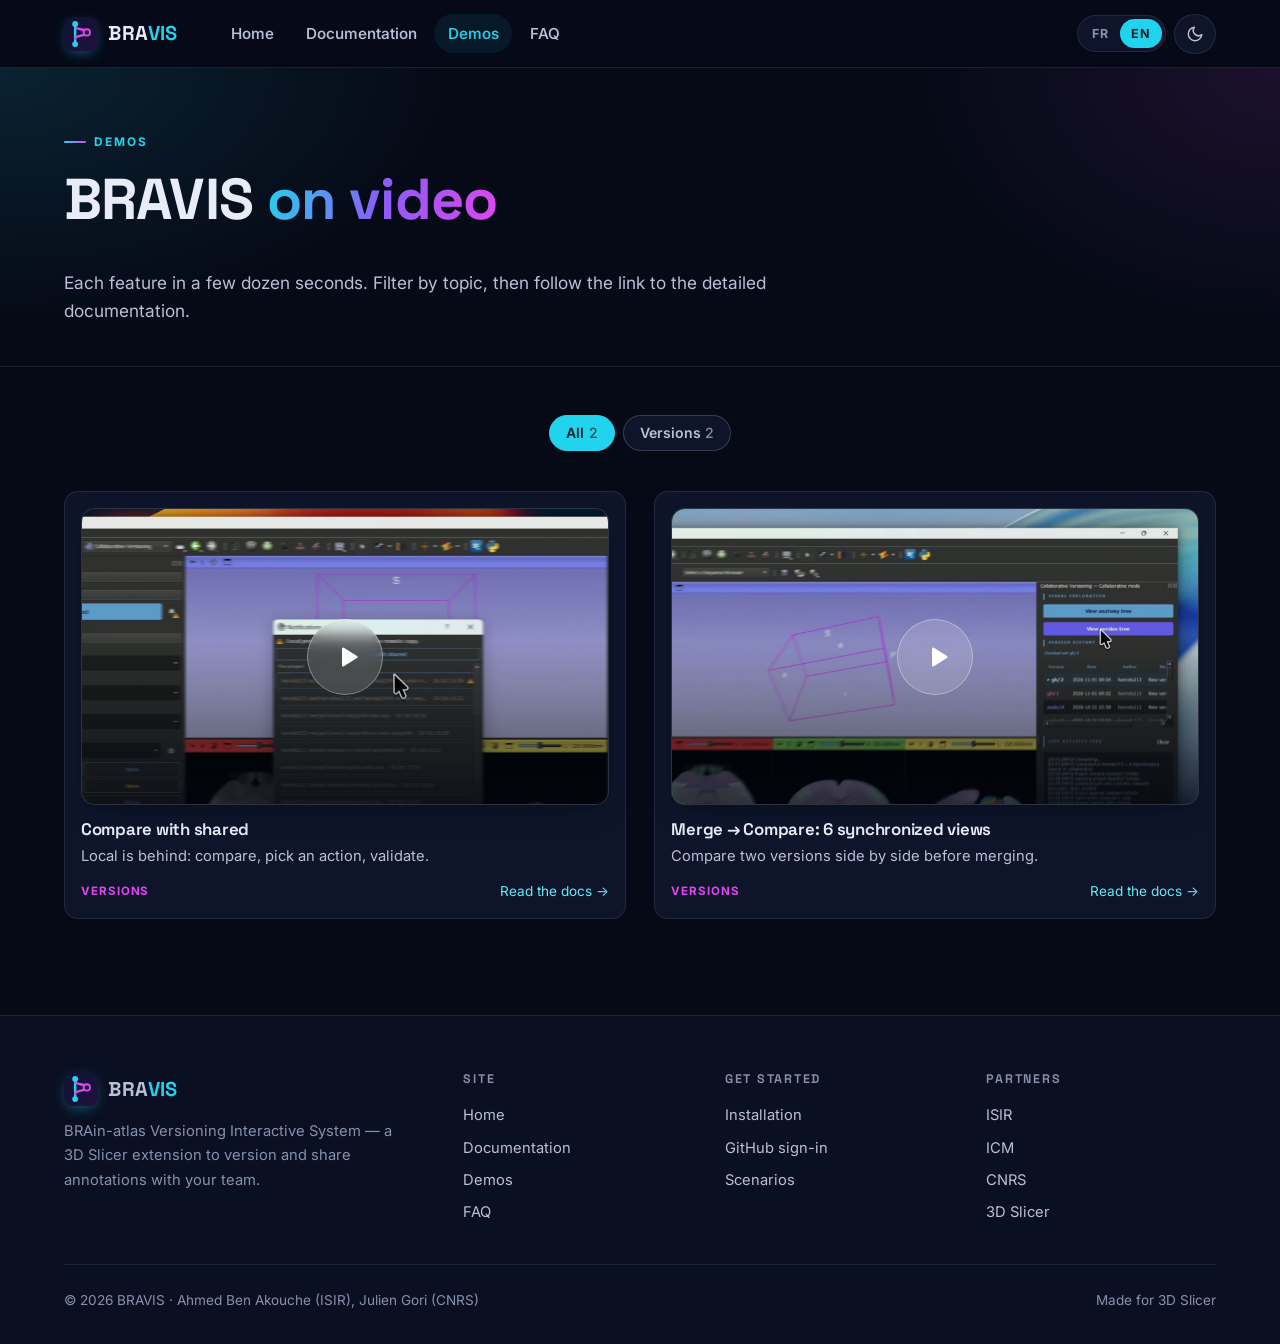
==== commit 8eb48977: "copy(hero): clearer English headline and hero badges - EN wording uses with your team instead of as " ====
--- a/demos.html
+++ b/demos.html
@@ -102,7 +102,7 @@
       <div class="footer-grid">
         <div class="footer-about">
           <a class="brand" href="index.html"><img src="assets/img/favicon.svg" alt="" width="34" height="34"><span>BRA<span class="brand-vis">VIS</span></span></a>
-          <p><span data-l="fr">BRAin-atlas Versioning Interactive System — extension 3D Slicer pour versionner et partager des annotations en équipe.</span><span data-l="en">BRAin-atlas Versioning Interactive System — a 3D Slicer extension to version and share annotations as a team.</span></p>
+          <p><span data-l="fr">BRAin-atlas Versioning Interactive System — extension 3D Slicer pour versionner et partager des annotations en équipe.</span><span data-l="en">BRAin-atlas Versioning Interactive System — a 3D Slicer extension to version and share annotations with your team.</span></p>
         </div>
         <div>
           <h4><span data-l="fr">Site</span><span data-l="en">Site</span></h4>
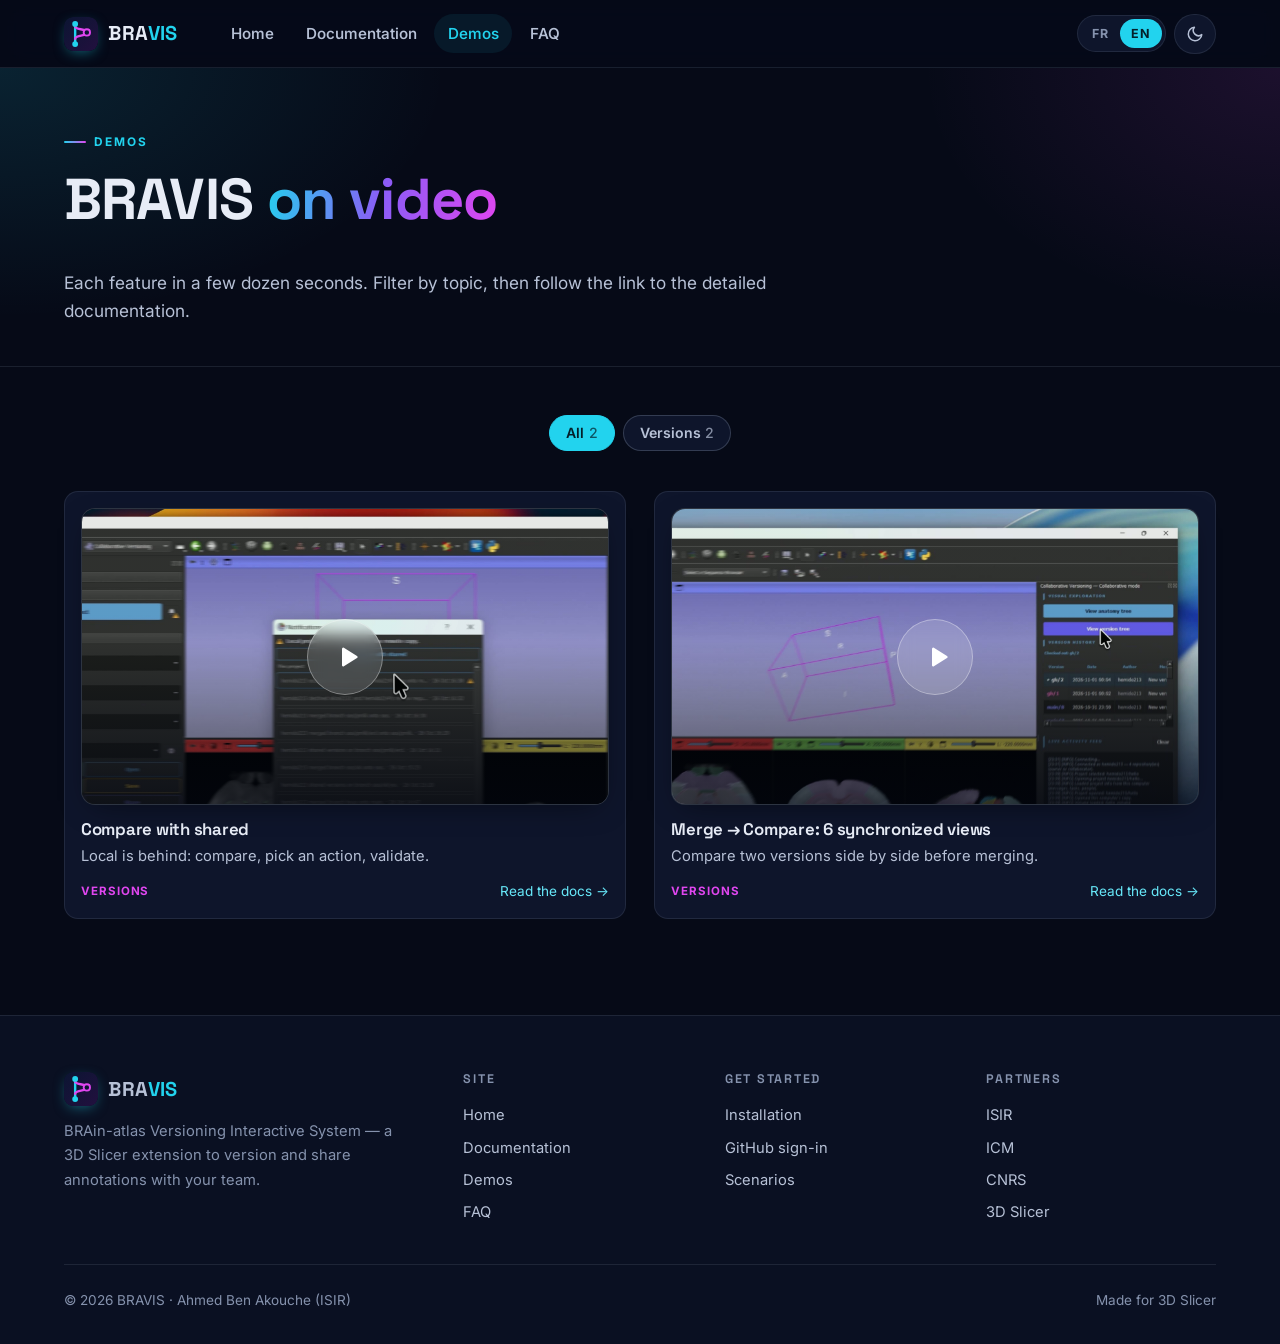
==== commit cd7020e1: "copy(home): lead punctuation and How it works section - Teamwork details use parentheses instead of " ====
--- a/demos.html
+++ b/demos.html
@@ -133,7 +133,7 @@
         </div>
       </div>
       <div class="footer-bottom">
-        <span>© <span data-year>2026</span> BRAVIS · Ahmed Ben Akouche (ISIR), Julien Gori (CNRS)</span>
+        <span>© <span data-year>2026</span> BRAVIS · Ahmed Ben Akouche (ISIR)</span>
         <span><span data-l="fr">Fait pour 3D Slicer</span><span data-l="en">Made for 3D Slicer</span></span>
       </div>
     </div>
--- a/assets/css/style.css
+++ b/assets/css/style.css
@@ -311,12 +311,6 @@
 .hero-banner img { border-radius: calc(var(--radius-lg) - 6px); width: 100%; background: #050914; cursor: zoom-in; }
 @keyframes float { 0%, 100% { transform: translateY(0); } 50% { transform: translateY(-8px); } }
 
-.stats { display: grid; grid-template-columns: repeat(4, 1fr); gap: 1rem; max-width: 980px; margin: 3.5rem auto 0; }
-.stat { text-align: center; padding: 1.2rem; border-radius: var(--radius); background: var(--surface); border: 1px solid var(--border); }
-.stat b { display: block; font-family: var(--font-display); font-size: 1.8rem; line-height: 1.1; }
-.stat span { font-size: .85rem; color: var(--muted); }
-@media (max-width: 760px) { .stats { grid-template-columns: repeat(2, 1fr); } }
-
 /* ---------- Cards ---------- */
 .grid { display: grid; gap: 1.2rem; }
 .grid-3 { grid-template-columns: repeat(3, 1fr); }
@@ -342,19 +336,6 @@
   color: var(--accent);
 }
 .card-icon svg { width: 24px; height: 24px; }
-
-/* steps */
-.steps-flow { display: grid; grid-template-columns: repeat(4, 1fr); gap: 1.2rem; counter-reset: flow; }
-@media (max-width: 980px) { .steps-flow { grid-template-columns: repeat(2, 1fr); } }
-@media (max-width: 560px) { .steps-flow { grid-template-columns: 1fr; } }
-.flow-step { position: relative; padding: 1.6rem 1.4rem 1.4rem; border-radius: var(--radius); background: var(--surface); border: 1px solid var(--border); counter-increment: flow; }
-.flow-step::before {
-  content: counter(flow, decimal-leading-zero);
-  font: 700 .8rem var(--font-mono); color: var(--accent);
-  display: inline-block; margin-bottom: .8rem; padding: .2rem .55rem; border-radius: 6px; background: var(--code-bg);
-}
-.flow-step h3 { font-size: 1.1rem; }
-.flow-step p { color: var(--text-soft); font-size: .95rem; margin: 0; }
 
 /* roles */
 .role-card { border-top: 3px solid var(--accent); }
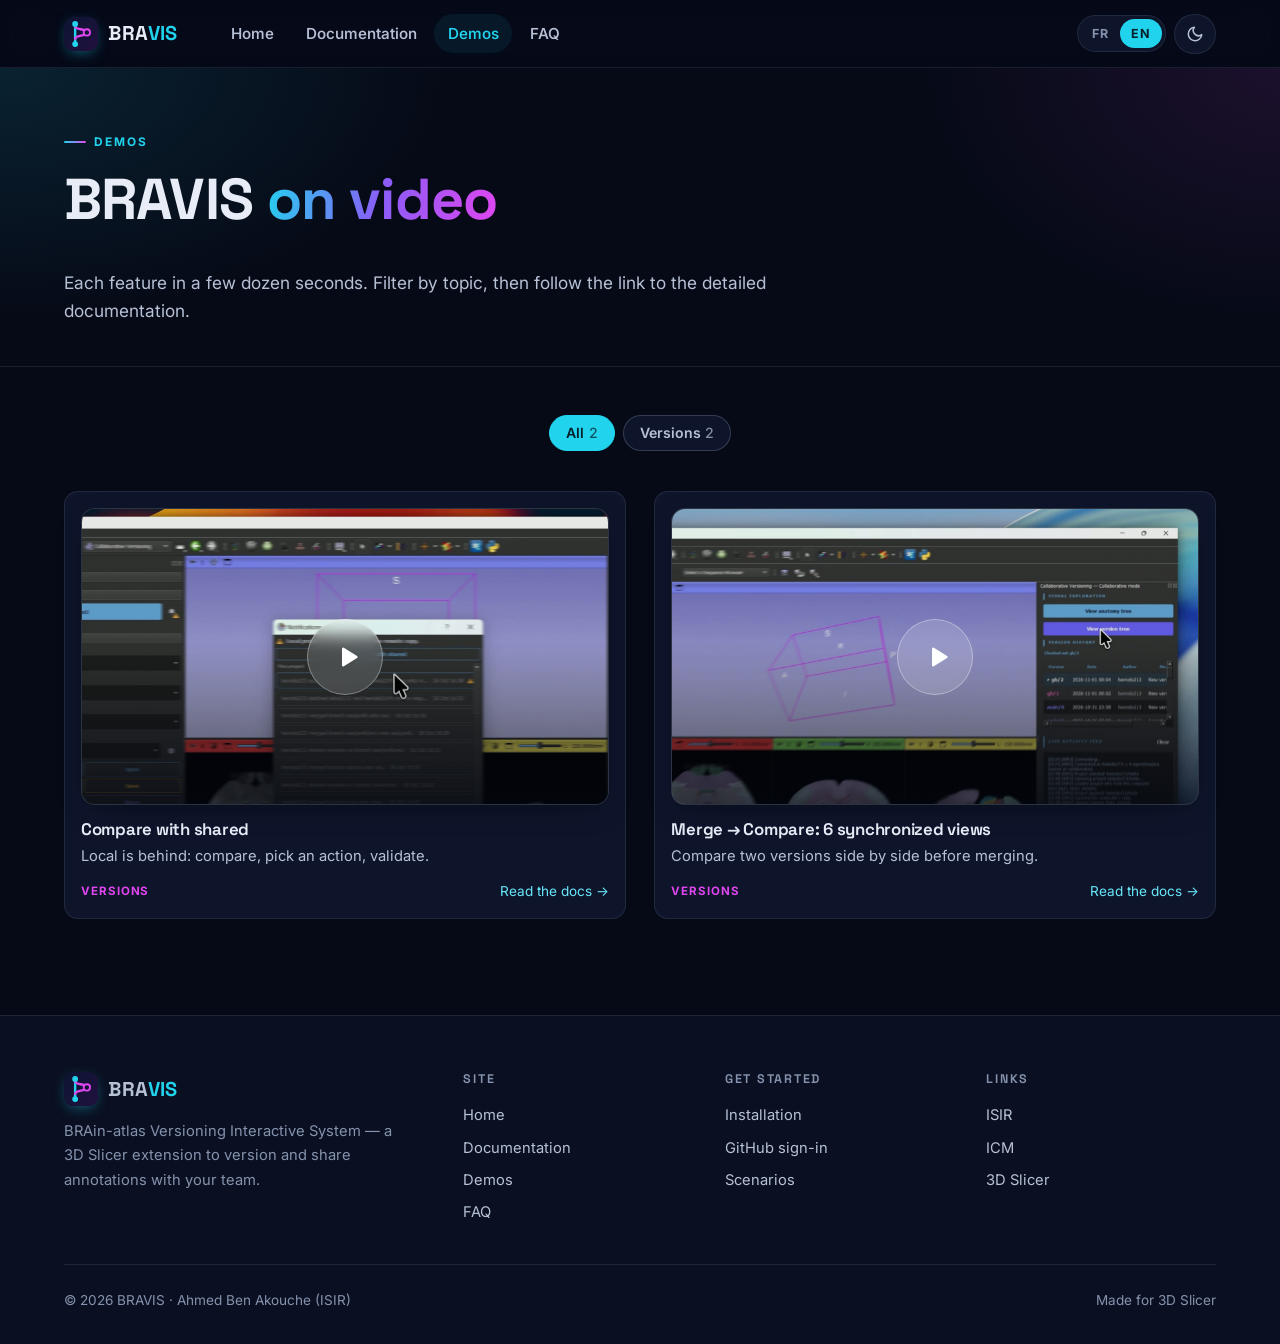
==== commit 2d57b2e9: "copy(home): Features copy and lighter home layout - Features title and lead focus on Git/GitHub abst" ====
--- a/demos.html
+++ b/demos.html
@@ -123,11 +123,10 @@
           </ul>
         </div>
         <div>
-          <h4><span data-l="fr">Partenaires</span><span data-l="en">Partners</span></h4>
+          <h4><span data-l="fr">Liens</span><span data-l="en">Links</span></h4>
           <ul>
             <li><a href="https://www.isir.upmc.fr/" target="_blank" rel="noopener">ISIR</a></li>
             <li><a href="https://institutducerveau-icm.org/" target="_blank" rel="noopener">ICM</a></li>
-            <li><a href="https://www.cnrs.fr/" target="_blank" rel="noopener">CNRS</a></li>
             <li><a href="https://www.slicer.org/" target="_blank" rel="noopener">3D Slicer</a></li>
           </ul>
         </div>
--- a/assets/css/style.css
+++ b/assets/css/style.css
@@ -337,14 +337,6 @@
 }
 .card-icon svg { width: 24px; height: 24px; }
 
-/* roles */
-.role-card { border-top: 3px solid var(--accent); }
-.role-card.role-senior { border-top-color: var(--indigo); }
-.role-card.role-junior { border-top-color: var(--magenta); }
-.role-card.role-guest { border-top-color: var(--amber); }
-.role-card ul { margin: .8rem 0 0; padding-left: 1.1rem; color: var(--text-soft); font-size: .95rem; }
-.role-card li { margin-bottom: .3rem; }
-
 /* ---------- Version tree illustration ---------- */
 .tree-showcase { display: grid; grid-template-columns: 1.35fr 1fr; gap: 2.5rem; align-items: center; }
 @media (max-width: 900px) { .tree-showcase { grid-template-columns: 1fr; } }
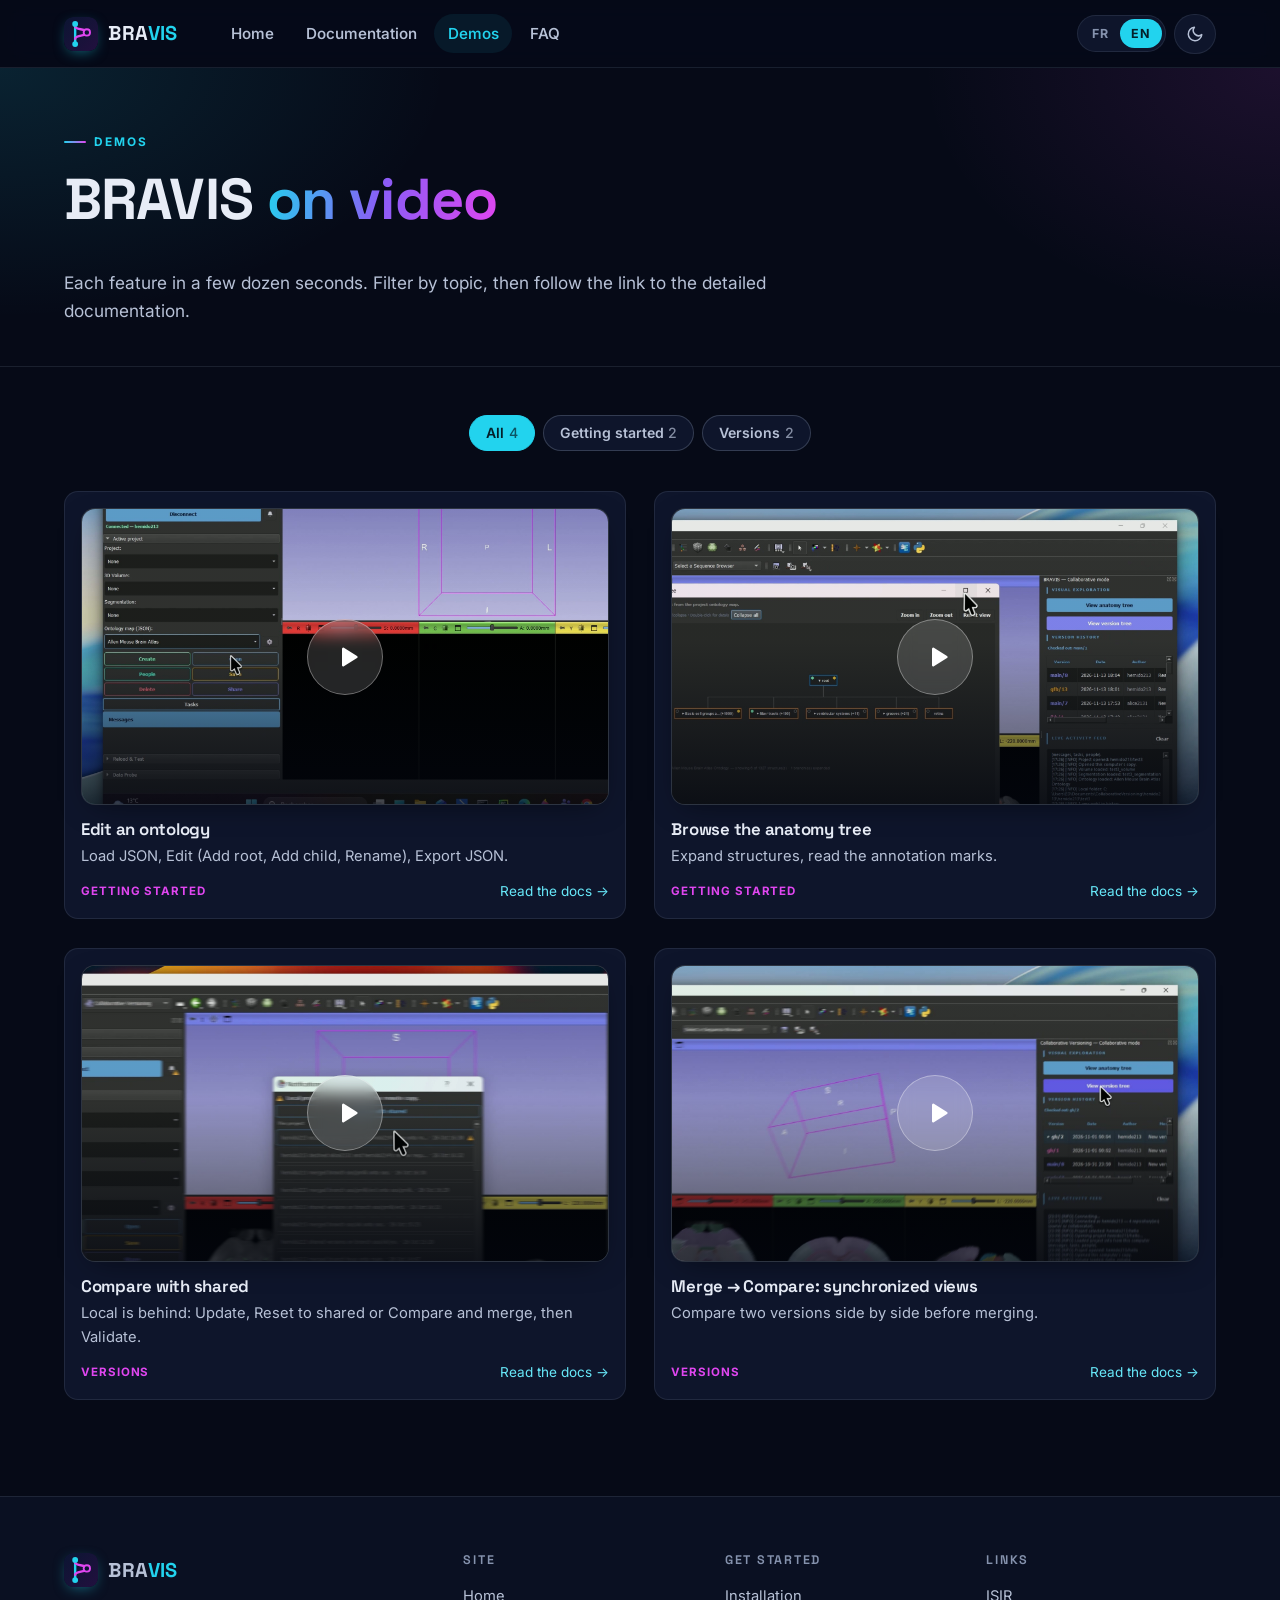
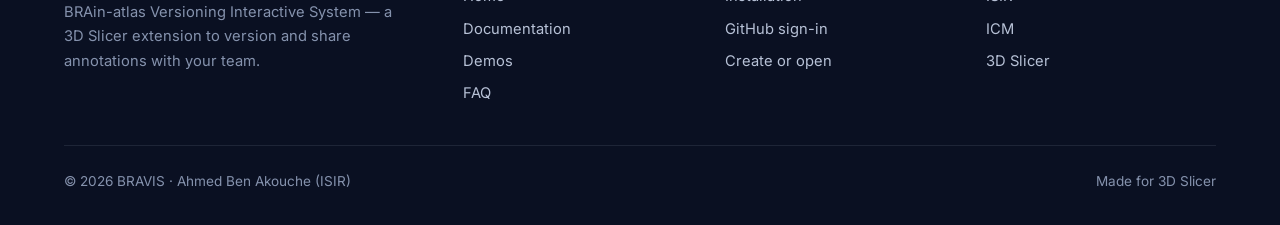
==== commit 9d7e15f3: "docs(ref): Useful scenarios chapter removed - Redundant end-of-doc flows table dropped from document" ====
--- a/demos.html
+++ b/demos.html
@@ -118,7 +118,7 @@
           <ul>
             <li><a href="documentation.html#installation">Installation</a></li>
             <li><a href="documentation.html#connexion"><span data-l="fr">Connexion GitHub</span><span data-l="en">GitHub sign-in</span></a></li>
-            <li><a href="documentation.html#scenarios"><span data-l="fr">Scénarios</span><span data-l="en">Scenarios</span></a></li>
+            <li><a href="documentation.html#projet"><span data-l="fr">Créer ou ouvrir</span><span data-l="en">Create or open</span></a></li>
             <li><a data-source-link href="#" hidden><span data-l="fr">Code source</span><span data-l="en">Source code</span></a></li>
           </ul>
         </div>
--- a/assets/css/style.css
+++ b/assets/css/style.css
@@ -139,6 +139,39 @@
 }
 pre code { background: none; padding: 0; color: var(--text-soft); white-space: pre; font-size: inherit; }
 
+.code-block {
+  position: relative;
+  margin: 0 0 1.2em;
+}
+.code-block pre {
+  margin: 0;
+  padding-right: 4.5rem;
+}
+.code-copy {
+  position: absolute;
+  top: .55rem;
+  right: .55rem;
+  z-index: 1;
+  font: 600 .72rem var(--font-sans);
+  letter-spacing: .02em;
+  padding: .28rem .55rem;
+  border-radius: 6px;
+  border: 1px solid var(--border-strong);
+  background: var(--surface);
+  color: var(--text-soft);
+  cursor: pointer;
+  transition: color .15s, border-color .15s, background .15s;
+}
+.code-copy:hover {
+  color: var(--text);
+  border-color: var(--accent);
+  background: var(--surface-2);
+}
+.code-copy.is-copied {
+  color: var(--accent);
+  border-color: var(--accent);
+}
+
 ::selection { background: rgba(34, 211, 238, .3); }
 
 :focus-visible { outline: 2px solid var(--accent); outline-offset: 3px; border-radius: 6px; }
@@ -338,16 +371,27 @@
 .card-icon svg { width: 24px; height: 24px; }
 
 /* ---------- Version tree illustration ---------- */
-.tree-showcase { display: grid; grid-template-columns: 1.35fr 1fr; gap: 2.5rem; align-items: center; }
+.tree-showcase { display: grid; grid-template-columns: 1.15fr 1fr; gap: 2.5rem; align-items: start; }
 @media (max-width: 900px) { .tree-showcase { grid-template-columns: 1fr; } }
 .tree-frame {
-  border-radius: var(--radius-lg); padding: 1.2rem;
+  border-radius: var(--radius-lg); padding: 1rem 1.1rem 1.1rem;
   background: var(--surface); border: 1px solid var(--border); box-shadow: var(--shadow);
-}
-.tree-frame-bar { display: flex; align-items: center; gap: .4rem; margin-bottom: .8rem; font-size: .78rem; color: var(--muted); font-weight: 600; }
+  max-height: 100%;
+}
+.tree-frame-bar { display: flex; align-items: center; gap: .4rem; margin-bottom: .55rem; font-size: .78rem; color: var(--muted); font-weight: 600; }
 .tree-frame-bar i { width: 10px; height: 10px; border-radius: 50%; background: var(--border-strong); display: inline-block; }
 .tree-frame-bar span { margin-left: .5rem; }
-.vtree { width: 100%; height: auto; overflow: visible; }
+/* Keep the graph about as tall as the legend column beside it */
+.vtree {
+  width: 100%;
+  height: auto;
+  max-height: 22.5rem;
+  overflow: visible;
+  display: block;
+}
+@media (max-width: 900px) {
+  .vtree { max-height: none; }
+}
 .vtree .edge { fill: none; stroke-width: 2.5; stroke-linecap: round; }
 .vtree .node rect { stroke-width: 2; }
 .vtree .node text { font: 600 12px var(--font-mono); fill: var(--text); }
@@ -357,7 +401,9 @@
 .vtree .lane-task { stroke: var(--magenta); }
 .vtree .node rect { fill: var(--surface-2); }
 .vtree .node.current rect { fill: var(--surface-3); }
-.vtree .marker { font-size: 16px; fill: var(--accent); }
+.vtree .marker { font-size: 14px; fill: var(--accent); }
+.vtree .marker.badge-tr { text-anchor: start; }
+.vtree .checkout { fill: var(--accent); stroke: var(--accent); }
 .vtree .lane-label { font: 700 11px var(--font-sans); letter-spacing: .08em; fill: var(--muted); text-transform: uppercase; }
 .vtree:not(.animate) .edge, .vtree:not(.animate) .node { opacity: 0; }
 .vtree .node { transform-box: fill-box; }
@@ -366,9 +412,59 @@
 @keyframes draw { to { stroke-dashoffset: 0; } }
 @keyframes pop { from { opacity: 0; transform: translateY(6px); } to { opacity: 1; transform: none; } }
 
+.research-body {
+  max-width: 820px;
+  margin: 0 auto 2.5rem;
+  color: var(--text-soft);
+  font-size: 1.05rem;
+  line-height: 1.65;
+}
+.research-body p { margin: 0 0 1.1rem; }
+.research-body .research-contact { margin-bottom: 0; color: var(--text); }
+.research-body .research-contact a { font-weight: 600; }
+
+/* Scientific / storage figure — soft panel, not pure white */
+.figure-panel {
+  margin: 0 auto;
+  max-width: 1080px;
+  padding: .65rem;
+  border-radius: var(--radius-lg);
+  background: #eef2fa;
+  border: 1px solid var(--border);
+  box-shadow: var(--shadow);
+  overflow: hidden;
+}
+.figure-panel img,
+.figure-panel .chunk-fig {
+  display: block;
+  width: 100%;
+  height: auto;
+  border-radius: calc(var(--radius-lg) - 4px);
+}
+[data-theme="dark"] .figure-panel {
+  background: var(--surface-2);
+  border-color: var(--border-strong);
+}
+/* Soften the paper-white figure on dark pages without altering diagram content */
+[data-theme="dark"] .figure-panel .chunk-fig {
+  filter: brightness(.88) contrast(1.04) saturate(.95);
+  opacity: .96;
+}
+
 .legend-list { list-style: none; padding: 0; margin: 1.2rem 0 0; display: grid; gap: .85rem; }
 .legend-list li { display: flex; gap: .9rem; align-items: flex-start; color: var(--text-soft); }
 .legend-list strong { display: block; }
+.swatch.checkout-swatch {
+  background: transparent; border: none; box-shadow: none;
+  position: relative;
+}
+.swatch.checkout-swatch::before {
+  content: "";
+  position: absolute; left: 14px; top: 6px;
+  border-style: solid;
+  border-width: 7px 0 7px 10px;
+  border-color: transparent transparent transparent var(--accent);
+}
 .swatch {
   flex: 0 0 auto; width: 44px; height: 28px; border-radius: 7px; margin-top: 2px;
   border: 2px solid var(--indigo); background: var(--surface-2);
@@ -519,16 +615,6 @@
 .doc-section h2:hover .anchor-btn, .anchor-btn:focus-visible { opacity: 1; }
 .anchor-btn:hover { color: var(--accent); }
 
-.doc-pager { display: flex; justify-content: space-between; gap: 1rem; margin-top: 2rem; }
-.doc-pager a {
-  flex: 1 1 0; max-width: 48%; padding: .8rem 1rem; border-radius: var(--radius-sm);
-  border: 1px solid var(--border); background: var(--surface); color: var(--text-soft); font-size: .9rem;
-  transition: border-color .2s, color .2s;
-}
-.doc-pager a:hover { border-color: var(--accent); color: var(--text); text-decoration: none; }
-.doc-pager a small { display: block; color: var(--muted); font-size: .75rem; font-weight: 600; text-transform: uppercase; letter-spacing: .08em; }
-.doc-pager a.next { text-align: right; margin-left: auto; }
-
 .search-empty { display: none; padding: 3rem 1rem; text-align: center; color: var(--muted); border: 2px dashed var(--border); border-radius: var(--radius); }
 .search-empty.is-visible { display: block; }
 
@@ -565,6 +651,10 @@
 
 /* tables */
 .table-wrap { overflow-x: auto; margin: 1.2rem 0 1.5rem; border: 1px solid var(--border); border-radius: var(--radius-sm); }
+.doc-legend-look {
+  display: flex; align-items: center; gap: .65rem; white-space: nowrap;
+}
+.doc-legend-look .swatch { margin-top: 0; flex-shrink: 0; }
 table { width: 100%; border-collapse: collapse; font-size: .93rem; }
 th, td { text-align: left; padding: .7rem .9rem; border-bottom: 1px solid var(--border); vertical-align: top; }
 th { background: var(--surface-2); font-weight: 650; color: var(--text); white-space: nowrap; }
@@ -729,7 +819,7 @@
 }
 
 @media print {
-  .site-header, .site-footer, .doc-sidebar, .doc-toc-toggle, .to-top, .video-slot, .doc-pager, .anchor-btn { display: none !important; }
+  .site-header, .site-footer, .doc-sidebar, .doc-toc-toggle, .to-top, .video-slot, .anchor-btn { display: none !important; }
   body { background: #fff; color: #000; }
   .doc-layout { display: block; }
   .doc-section { break-inside: avoid-page; }
